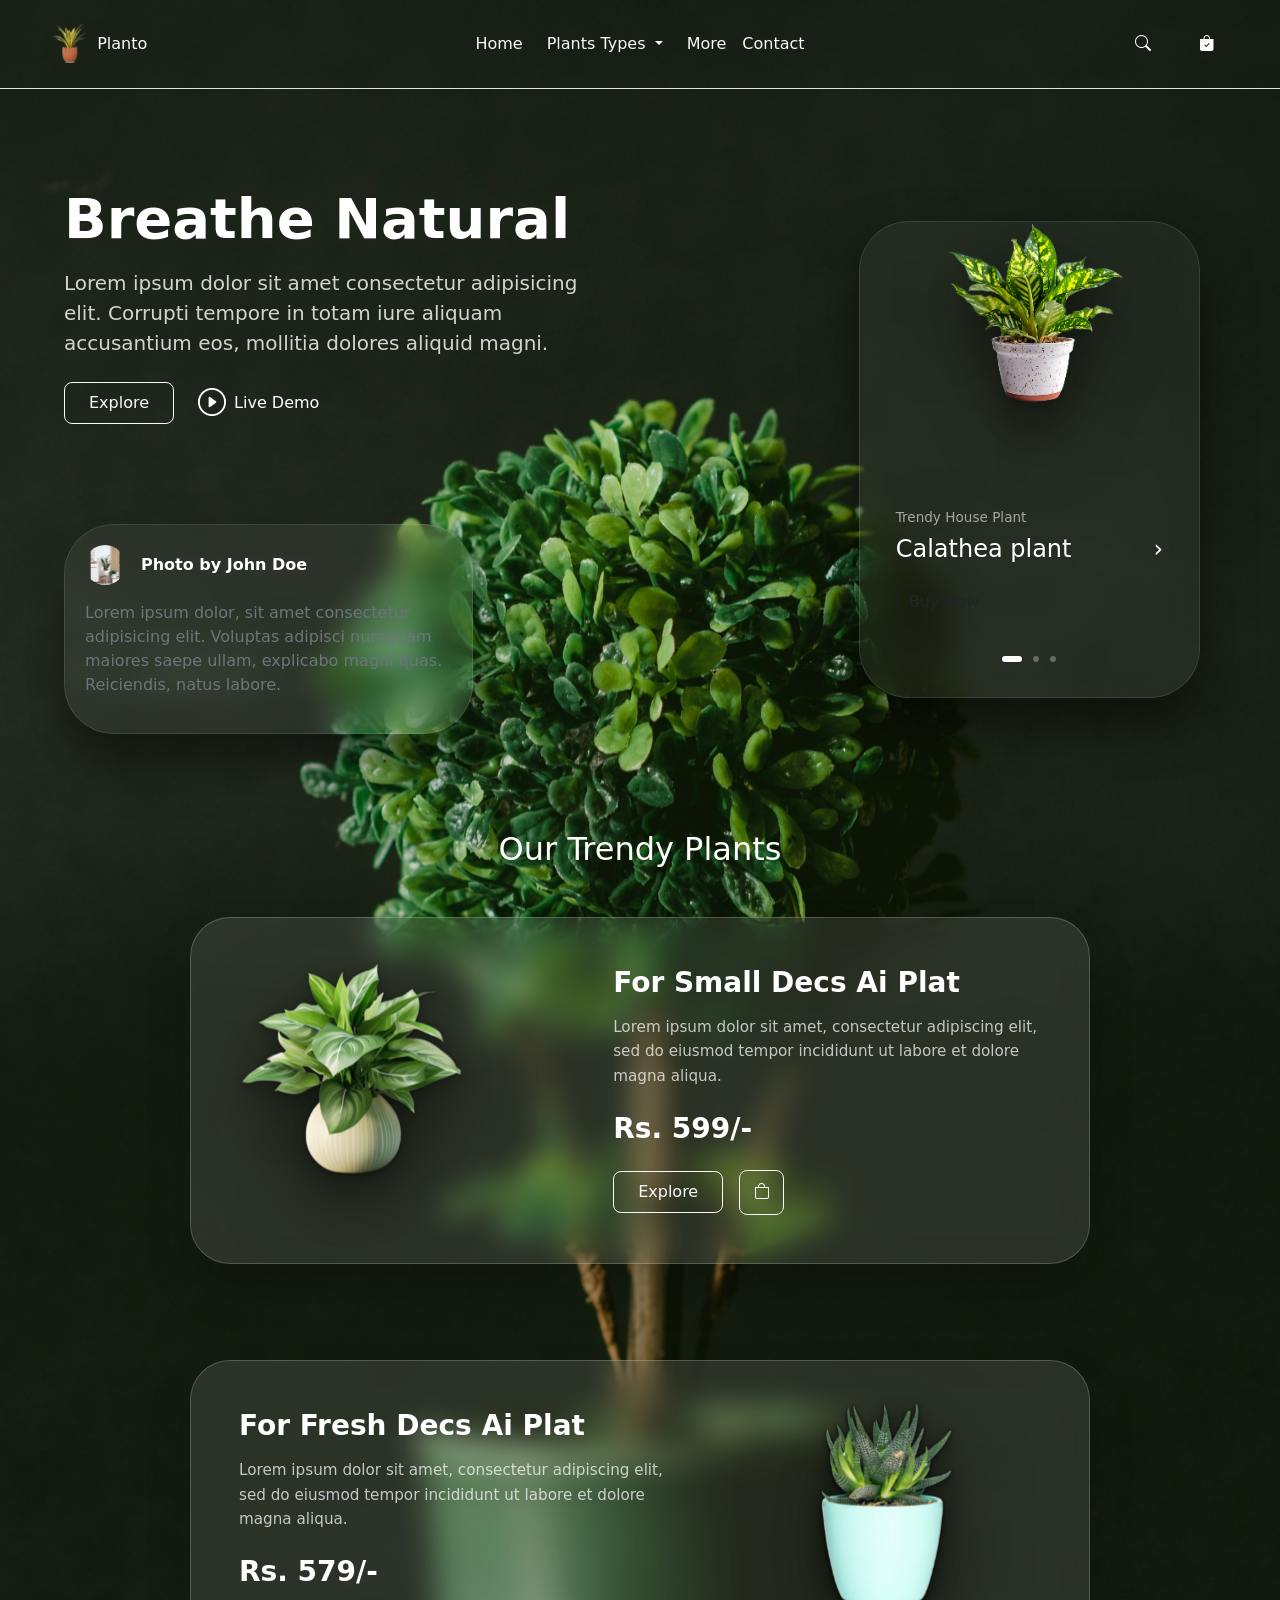
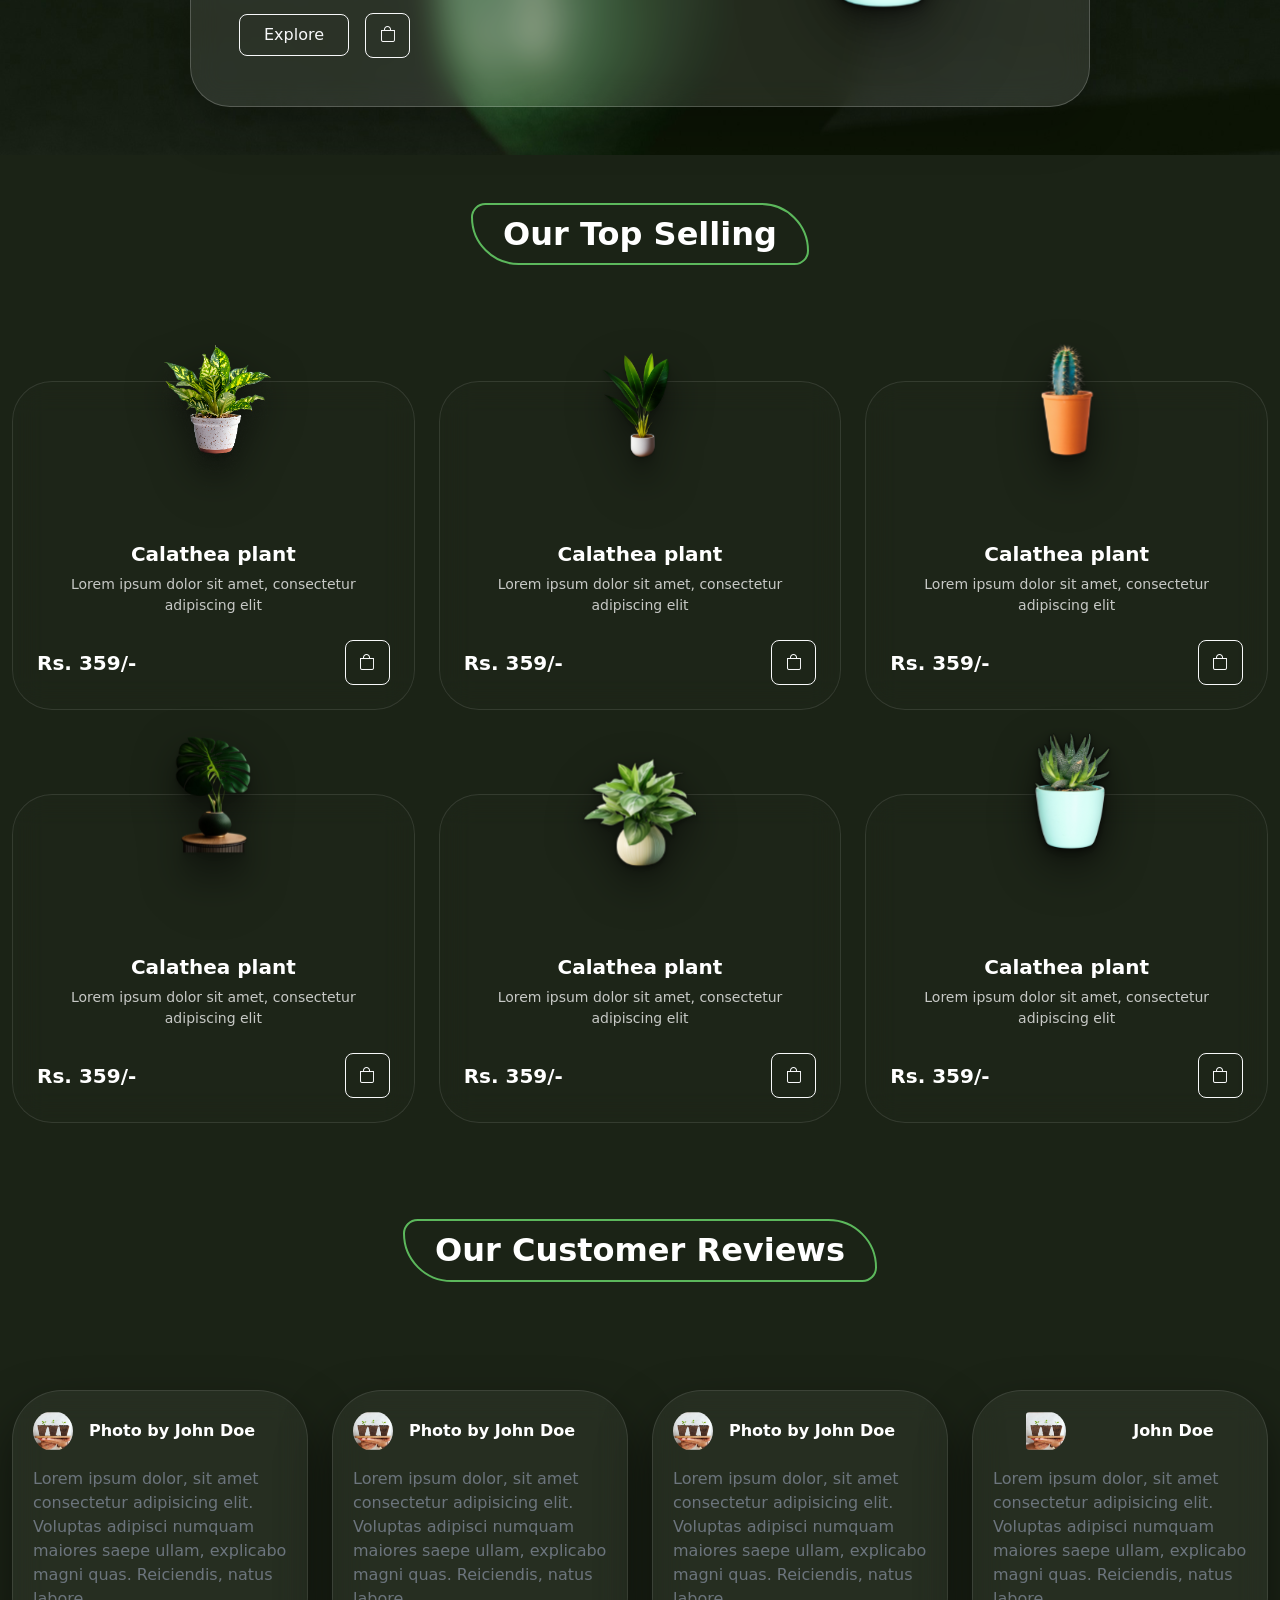
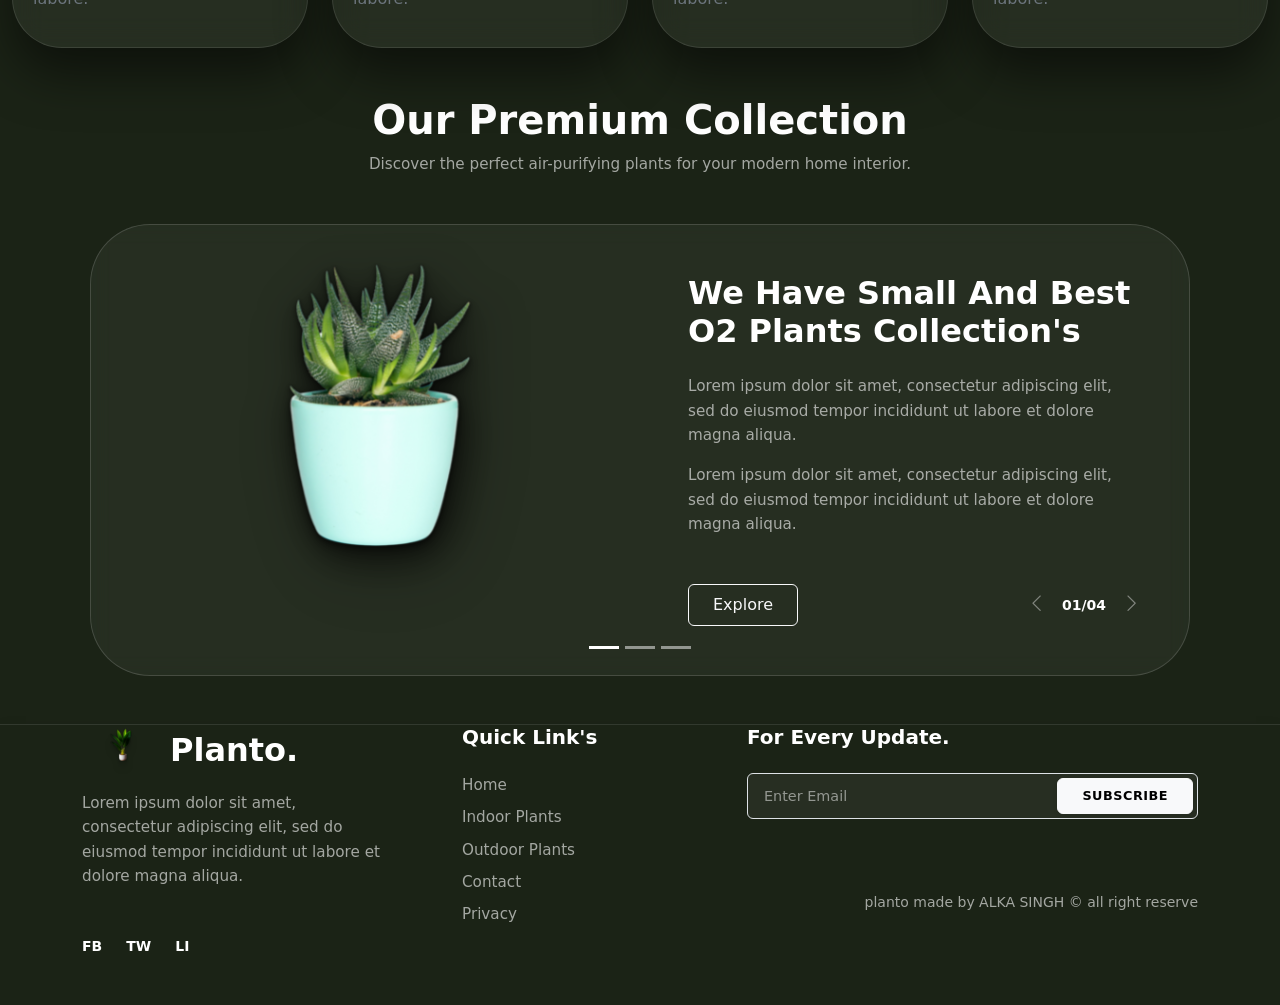
==== index.html @ ca1cd98a "first commit" ====
<!DOCTYPE html>
<html lang="en">

<head>
  <meta charset="UTF-8">
  <meta name="viewport" content="width=device-width, initial-scale=1.0">
  <title>Planto</title>
  <link rel="shortcut icon" type="image/x-icon" href="images/image.svg">
  <link rel="stylesheet" href="css/style.css">

  <script src="https://cdn.jsdelivr.net/npm/@popperjs/core@2.11.6/dist/umd/popper.min.js"
    integrity="sha384-oBqDVmMz9ATKxIep9tiCxS/Z9fNfEXiDAYTujMAeBAsjFuCZSmKbSSUnQlmh/jp3"
    crossorigin="anonymous"></script>
  <script src="https://cdn.jsdelivr.net/npm/bootstrap@5.2.3/dist/js/bootstrap.min.js"
    integrity="sha384-cuYeSxntonz0PPNlHhBs68uyIAVpIIOZZ5JqeqvYYIcEL727kskC66kF92t6Xl2V"
    crossorigin="anonymous"></script>
  <link href="https://cdn.jsdelivr.net/npm/bootstrap@5.2.3/dist/css/bootstrap.min.css" rel="stylesheet"
    integrity="sha384-rbsA2VBKQhggwzxH7pPCaAqO46MgnOM80zW1RWuH61DGLwZJEdK2Kadq2F9CUG65" crossorigin="anonymous">
  <link rel="stylesheet" href="https://cdn.jsdelivr.net/npm/bootstrap-icons@1.13.1/font/bootstrap-icons.min.css">

</head>

<div>


  <div class="container-fluid p-0 m-0">
    <div class=" backgrounds">
      <header
        class="d-flex flex-wrap align-items-center justify-content-center justify-content-md-around py-3 mb-4 border-bottom">
        <a href="/" class="d-flex align-items-center col-md-3 mb-2 mb-md-0 text-white text-decoration-none">
          <img src="images/image2.svg" alt="Logo" width="40" height="40" class="me-2">Planto
        </a>

        <ul class="nav col-12 col-md-auto mb-2 justify-content-center mb-md-0 text-white">
          <li><a href="#" class="nav-link px-2 link-light">Home</a></li>
          <li class="nav-item dropdown">
          <a class="nav-link dropdown-toggle link-light" href="#" role="button" data-bs-toggle="dropdown" aria-expanded="false">
            Plants Types
          </a>
          <ul class="dropdown-menu">
            <li><a class="dropdown-item" href="IndoorPlants.html">Indoor Plants</a></li>
            <li><a class="dropdown-item" href="outdoorPlants.html">Outdoor Plants</a></li>
            
           
          </ul>
        </li>
          
          <li><a href="#" class="nav-link px-2 link-light">More </a></li>
          <li><a href="contact.html" class="nav-link px-2 link-light">Contact</a></li>

        </ul>

        <div class="col-md-3  d-flex gap-5 justify-content-end p-3">
          <i class="bi bi-search text-white"></i>
          <i class="bi bi-bag-check-fill text-white"></i>
        </div>
      </header>
      <!-- Main Wrapper (Row use karna zaroori hai grid ke liye) -->
      <div class="row align-items-center justify-content-between g-5 m-5 ps-2 pe-2">

        <!-- Left Side: Text Content -->
        <div class="col-md-7 col-lg-6 col-md-6 text-white ps-2">
          <h1 class="display-4 fw-bold mb-3">Breathe Natural</h1>
          <p class="lead mb-4" style="opacity: 0.8;">
            Lorem ipsum dolor sit amet consectetur adipisicing elit. Corrupti tempore in totam iure aliquam accusantium
            eos, mollitia dolores aliquid magni.
          </p>

          <div class="d-flex align-items-center gap-4">
            <a href="#" class="btn btn-outline-light px-4 py-2 rounded-3">Explore</a>

            <!-- Video Icon Alignment -->
            <a href="#" class="text-white text-decoration-none d-flex align-items-center gap-2">
              <i class="bi bi-play-circle fs-3"></i>
              <span>Live Demo</span>
            </a>
          </div>


          <div class="user-card  text-white order-md-last ">
            <!-- Top Row: Image and Name -->
            <div class="d-flex align-items-center gap-3 mb-3">
              <img src="images/unsplash_MBsReSZ2WNM.svg" alt="user" class="rounded-circle" width="40" height="40">
              <p class="mb-0 fw-semibold">Photo by John Doe</p>
            </div>

            <!-- Bottom Row: Paragraph -->
            <p class="text-secondary">
              Lorem ipsum dolor, sit amet consectetur adipisicing elit. Voluptas adipisci numquam maiores saepe ullam,
              explicabo magni quas. Reiciendis, natus labore.
            </p>
          </div>
        </div>


        <!-- Right Side: The Glass Card -->
        <div class="col-md-5 col-lg-4">
          <div class="custom-card">
            <!-- Floating Image -->
            <div class="text-center">
              <img src="images/Rose Gold Feminine Calligraphy Monogram Logo(15) 1.png" alt="Calathea Plant"
                class="plant-img img-fluid w-100">
            </div>

            <!-- Card Body -->
            <div class="px-3">
              <p class="text-light mb-1" style="font-size: 0.85rem; opacity: 0.6;">Trendy House Plant</p>

              <div class="d-flex justify-content-between align-items-center mb-3">
                <h2 class="h4 mb-0 fw-normal">Calathea plant</h2>
                <span class="fs-4">&rsaquo;</span>
              </div>

              <button class="btn buy-btn w-auto mb-4">Buy Now</button>

              <!-- Bottom Indicators (Slider dots) -->
              <div class="text-center pb-2">
                <span class="indicator-dot indicator-active"></span>
                <span class="indicator-dot"></span>
                <span class="indicator-dot"></span>
              </div>
            </div>
          </div>
        </div>
      </div>

      <div class="tredndy py-5">
        <h2 class="text-center text-white mb-5">Our Trendy Plants</h2>


        <div class="trendy-glass-card mx-auto overflow-hidden">
          <div class="row g-0 align-items-center">

            <!-- Image Column: Mobile pe full, Laptop pe 5 parts -->
            <div class="col-12 col-md-5 text-center p-4">
              <div class="img-wrapper">
                <img src="images/Rose Gold Feminine Calligraphy Monogram Logo(20) 1.svg" alt="Plant"
                  class="img-fluid floating-plant">
              </div>
            </div>

            <!-- Content Column: Mobile pe full, Laptop pe 7 parts -->
            <div class="col-12 col-md-7 p-4 p-md-5 text-white">
              <div class="content-body text-center text-md-start">
                <h2 class="fw-bold h3 mb-3">For Small Decs Ai Plat</h2>

                <p class="text-light opacity-75 mb-4" style="font-size: 0.95rem; line-height: 1.6;">
                  Lorem ipsum dolor sit amet, consectetur adipiscing elit, sed do eiusmod tempor incididunt ut labore et
                  dolore magna aliqua.
                </p>

                <h3 class="fw-bold mb-4">Rs. 599/-</h3>

                <!-- Buttons Group -->
                <div class="d-flex align-items-center justify-content-center justify-content-md-start gap-3">
                  <a href="#" class="btn btn-outline-light px-4 py-2 rounded-3">Explore</a>
                  <button class="btn btn-outline-light p-2 rounded-3" style="width: 45px; height: 45px;">
                    <i class="bi bi-bag"></i>
                  </button>
                </div>
              </div>
            </div>

          </div>
        </div>
      </div>



      <div class="tredndy py-5">
        <div class="trendy-glass-card mx-auto overflow-hidden">
          <div class="row g-0 align-items-center">

            <!-- Content Column: Mobile pe full, Laptop pe 7 parts -->
            <div class="col-12 col-md-7 p-4 p-md-5 text-white">
              <div class="content-body text-center text-md-start">
                <h2 class="fw-bold h3 mb-3">For Fresh Decs Ai Plat</h2>

                <p class="text-light opacity-75 mb-4" style="font-size: 0.95rem; line-height: 1.6;">
                  Lorem ipsum dolor sit amet, consectetur adipiscing elit, sed do eiusmod tempor incididunt ut labore et
                  dolore magna aliqua.
                </p>

                <h3 class="fw-bold mb-4">Rs. 579/-</h3>

                <!-- Buttons Group -->
                <div class="d-flex align-items-center justify-content-center justify-content-md-start gap-3">
                  <a href="#" class="btn btn-outline-light px-4 py-2 rounded-3">Explore</a>
                  <button class="btn btn-outline-light p-2 rounded-3" style="width: 45px; height: 45px;">
                    <i class="bi bi-bag"></i>
                  </button>
                </div>
              </div>
            </div>


            <div class="col-12 col-md-5 text-center p-4">
              <div class="img-wrapper">
                <img src="images/Rose Gold Feminine Calligraphy Monogram Logo(20) 2.svg" alt="Plant"
                  class="img-fluid floating-plant">
              </div>
            </div>
          </div>
        </div>
      </div>




    </div>
  </div>
  <div class="container-fluid py-5 top-selling">
    <!-- Section Heading -->
    <div class="text-center mb-5">
      <h2 class="top-selling-title">Our Top Selling</h2>
    </div>

    <!-- Responsive Grid: Mobile(1), Tablet(2), Desktop(3) -->
    <div class="row g-4 justify-content-center">

      <!-- Card Item (Is block ko 6 baar repeat karein) -->
      <div class="col-12 col-sm-6 col-lg-4">
        <div class="glass-card-v p-4 text-center">
          <!-- Floating Plant Image -->
          <div class="plant-img-container">
            <img src="images/Rose Gold Feminine Calligraphy Monogram Logo(15) 1.png" alt="Plant"
              class="img-fluid v-plant-img">
          </div>

          <!-- Content -->
          <div class="mt-3 text-white">
            <h3 class="h5 fw-bold mb-2">Calathea plant</h3>
            <p class="small opacity-75 mb-3">Lorem ipsum dolor sit amet, consectetur adipiscing elit</p>

            <div class="d-flex justify-content-between align-items-center mt-4">
              <span class="fw-bold fs-5">Rs. 359/-</span>
              <button class="btn btn-outline-light rounded-3 p-2 bag-btn">
                <i class="bi bi-bag"></i>
              </button>
            </div>
          </div>
        </div>
      </div>
      <div class="col-12 col-sm-6 col-lg-4">
        <div class="glass-card-v p-4 text-center">
          <!-- Floating Plant Image -->
          <div class="plant-img-container">
            <img src="images/Rose.svg" alt="Plant" class="img-fluid v-plant-img">
          </div>

          <!-- Content -->
          <div class="mt-3 text-white">
            <h3 class="h5 fw-bold mb-2">Calathea plant</h3>
            <p class="small opacity-75 mb-3">Lorem ipsum dolor sit amet, consectetur adipiscing elit</p>

            <div class="d-flex justify-content-between align-items-center mt-4">
              <span class="fw-bold fs-5">Rs. 359/-</span>
              <button class="btn btn-outline-light rounded-3 p-2 bag-btn">
                <i class="bi bi-bag"></i>
              </button>
            </div>
          </div>
        </div>
      </div>
      <div class="col-12 col-sm-6 col-lg-4">
        <div class="glass-card-v p-4 text-center">
          <!-- Floating Plant Image -->
          <div class="plant-img-container">
            <img src="images/Rose Gold Feminine Calligraphy Monogram Logo(15) 2.svg" alt="Plant"
              class="img-fluid v-plant-img">
          </div>

          <!-- Content -->
          <div class="mt-3 text-white">
            <h3 class="h5 fw-bold mb-2">Calathea plant</h3>
            <p class="small opacity-75 mb-3">Lorem ipsum dolor sit amet, consectetur adipiscing elit</p>

            <div class="d-flex justify-content-between align-items-center mt-4">
              <span class="fw-bold fs-5">Rs. 359/-</span>
              <button class="btn btn-outline-light rounded-3 p-2 bag-btn">
                <i class="bi bi-bag"></i>
              </button>
            </div>
          </div>
        </div>
      </div>
      <div class="col-12 col-sm-6 col-lg-4">
        <div class="glass-card-v p-4 text-center">
          <!-- Floating Plant Image -->
          <div class="plant-img-container">
            <img src="images/Rose Gold Feminine Calligraphy Monogram Logo(15) 23.svg" alt="Plant"
              class="img-fluid v-plant-img1">
          </div>

          <!-- Content -->
          <div class="mt-3 text-white">
            <h3 class="h5 fw-bold mb-2">Calathea plant</h3>
            <p class="small opacity-75 mb-3">Lorem ipsum dolor sit amet, consectetur adipiscing elit</p>

            <div class="d-flex justify-content-between align-items-center mt-4">
              <span class="fw-bold fs-5">Rs. 359/-</span>
              <button class="btn btn-outline-light rounded-3 p-2 bag-btn">
                <i class="bi bi-bag"></i>
              </button>
            </div>
          </div>
        </div>
      </div>
      <div class="col-12 col-sm-6 col-lg-4">
        <div class="glass-card-v p-4 text-center">
          <!-- Floating Plant Image -->
          <div class="plant-img-container">
            <img src="images/Rose Gold Feminine Calligraphy Monogram Logo(20) 1.svg" alt="Plant"
              class="img-fluid v-plant-img2">
          </div>

          <!-- Content -->
          <div class="mt-3 text-white">
            <h3 class="h5 fw-bold mb-2">Calathea plant</h3>
            <p class="small opacity-75 mb-3">Lorem ipsum dolor sit amet, consectetur adipiscing elit</p>

            <div class="d-flex justify-content-between align-items-center mt-4">
              <span class="fw-bold fs-5">Rs. 359/-</span>
              <button class="btn btn-outline-light rounded-3 p-2 bag-btn">
                <i class="bi bi-bag"></i>
              </button>
            </div>
          </div>
        </div>
      </div>
      <div class="col-12 col-sm-6 col-lg-4">
        <div class="glass-card-v p-4 text-center">
          <!-- Floating Plant Image -->
          <div class="plant-img-container">
            <img src="images/Rose Gold Feminine Calligraphy Monogram Logo(20) 2.svg" alt="Plant"
              class="img-fluid v-plant-img3">
          </div>

          <!-- Content -->
          <div class="mt-3 text-white">
            <h3 class="h5 fw-bold mb-2">Calathea plant</h3>
            <p class="small opacity-75 mb-3">Lorem ipsum dolor sit amet, consectetur adipiscing elit</p>

            <div class="d-flex justify-content-between align-items-center mt-4">
              <span class="fw-bold fs-5">Rs. 359/-</span>
              <button class="btn btn-outline-light rounded-3 p-2 bag-btn">
                <i class="bi bi-bag"></i>
              </button>
            </div>
          </div>
        </div>
      </div>
      <!-- Repeat Ends -->

    </div>
  </div>
  <div class="container-fluid customer-review">
    <div class="row">
      <div class="text-center mt-5">
        <h2 class="top-selling-title">Our Customer Reviews</h2>
      </div>
      <div class="col-12 col-sm-6 col-lg-3">
        <div class="user-card  text-white  ">
          <!-- Top Row: Image and Name -->
          <div class="d-flex align-items-center gap-3 mb-3">
            <img src="images/unsplash_sEApBUS4fIk.svg"" alt=" user" class="rounded-circle" width="40" height="40">
            <p class="mb-0 fw-semibold">Photo by John Doe</p>
          </div>

          <!-- Bottom Row: Paragraph -->
          <p class="text-secondary">
            Lorem ipsum dolor, sit amet consectetur adipisicing elit. Voluptas adipisci numquam maiores saepe ullam,
            explicabo magni quas. Reiciendis, natus labore.
          </p>
        </div>
      </div>

      <div class="col-12 col-sm-6 col-lg-3">
        <div class="user-card  text-white  ">
          <!-- Top Row: Image and Name -->
          <div class="d-flex align-items-center gap-3 mb-3">
            <img src="images/unsplash_sEApBUS4fIk.svg"" alt=" user" class="rounded-circle" width="40" height="40">
            <p class="mb-0 fw-semibold">Photo by John Doe</p>
          </div>

          <!-- Bottom Row: Paragraph -->
          <p class="text-secondary">
            Lorem ipsum dolor, sit amet consectetur adipisicing elit. Voluptas adipisci numquam maiores saepe ullam,
            explicabo magni quas. Reiciendis, natus labore.
          </p>
        </div>
      </div>
      <div class="col-12 col-sm-6 col-lg-3">
        <div class="user-card  text-white  ">
          <!-- Top Row: Image and Name -->
          <div class="d-flex align-items-center gap-3 mb-3">
            <img src="images/unsplash_sEApBUS4fIk.svg" alt="user" class="rounded-circle" width="40" height="40">
            <p class="mb-0 fw-semibold">Photo by John Doe</p>
          </div>

          <!-- Bottom Row: Paragraph -->
          <p class="text-secondary">
            Lorem ipsum dolor, sit amet consectetur adipisicing elit. Voluptas adipisci numquam maiores saepe ullam,
            explicabo magni quas. Reiciendis, natus labore.
          </p>
        </div>
      </div>
      <div class="col-12 col-sm-6 col-lg-3">
        <div class="user-card  text-white  ">
          <!-- Top Row: Image and Name -->
          <div class="d-flex align-items-center justify-content-around mb-3">
            <img src="images/unsplash_sEApBUS4fIk.svg" alt="user" class="rounded-end-circle" width="40" height="40">
            <p class="mb-0 fw-bold">John Doe</p>
          </div>

          <!-- Bottom Row: Paragraph -->
          <p class="text-secondary">
            Lorem ipsum dolor, sit amet consectetur adipisicing elit. Voluptas adipisci numquam maiores saepe ullam,
            explicabo magni quas. Reiciendis, natus labore.
          </p>
        </div>
      </div>

    </div>
  </div>

  <div class="container-fluid bg-dark-green pb-5 w-100 ">
    <!-- New Heading Section -->
    <div class="container text-center mb-5 pt-5">
      <h3 class="display-6 text-white fw-bold">Our Premium Collection</h3>
      <p class="text-secondary-white mx-auto">
        Discover the perfect air-purifying plants for your modern home interior.
      </p>
    </div>
    <div id="plantCarousel" class="carousel slide custom-carousel-container mx-auto" data-bs-ride="carousel">

      <!-- Carousel Inner -->
      <div class="carousel-inner">
        <!-- Item 1 -->
        <div class="carousel-item active">
          <div class="row align-items-center g-0">
            <div class="col-md-6 text-center">
              <img src="images/Rose Gold Feminine Calligraphy Monogram Logo(20) 2.svg" class="img-fluid plants-img"
                alt="O2 Plant">
            </div>
            <div class="col-md-6 p-5 text-white">
              <h2 class="fw-bold mb-4">We Have Small And Best O2 Plants Collection's</h2>
              <p class="text-secondary-white mb-3">Lorem ipsum dolor sit amet, consectetur adipiscing elit, sed do
                eiusmod tempor incididunt ut labore et dolore magna aliqua.</p>
              <p class="text-secondary-white mb-4">Lorem ipsum dolor sit amet, consectetur adipiscing elit, sed do
                eiusmod tempor incididunt ut labore et dolore magna aliqua.</p>

              <div class="d-flex align-items-center justify-content-between mt-5">
                <button class="btn btn-outline-light px-4 py-2 rounded-pill-custom">Explore</button>

                <!-- Custom Navigation inside the card -->
                <div class="custom-nav d-flex align-items-center">
                  <i class="bi bi-chevron-left me-3" data-bs-target="#plantCarousel" data-bs-slide="prev"></i>
                  <span class="small fw-bold">01/04</span>
                  <i class="bi bi-chevron-right ms-3" data-bs-target="#plantCarousel" data-bs-slide="next"></i>
                </div>
              </div>
            </div>
          </div>
        </div>
        <div class="carousel-item ">
          <div class="row align-items-center g-0">
            <div class="col-md-6 text-center">
              <img src="images/Rose Gold Feminine Calligraphy Monogram Logo(15) 23.svg" class="img-fluid plants-img"
                alt="O2 Plant">
            </div>
            <div class="col-md-6 p-5 text-white">
              <h2 class="fw-bold mb-4">We Have Small And Best O2 Plants Collection's</h2>
              <p class="text-secondary-white mb-3">Lorem ipsum dolor sit amet, consectetur adipiscing elit, sed do
                eiusmod tempor incididunt ut labore et dolore magna aliqua.</p>
              <p class="text-secondary-white mb-4">Lorem ipsum dolor sit amet, consectetur adipiscing elit, sed do
                eiusmod tempor incididunt ut labore et dolore magna aliqua.</p>

              <div class="d-flex align-items-center justify-content-between mt-5">
                <button class="btn btn-outline-light px-4 py-2 rounded-pill-custom">Explore</button>

                <!-- Custom Navigation inside the card -->
                <div class="custom-nav d-flex align-items-center">
                  <i class="bi bi-chevron-left me-3" data-bs-target="#plantCarousel" data-bs-slide="prev"></i>
                  <span class="small fw-bold">01/04</span>
                  <i class="bi bi-chevron-right ms-3" data-bs-target="#plantCarousel" data-bs-slide="next"></i>
                </div>
              </div>
            </div>
          </div>
        </div>
        <div class="carousel-item ">
          <div class="row align-items-center g-0">
            <div class="col-md-6 text-center">
              <img src="images/Rose Gold Feminine Calligraphy Monogram Logo(20) 1.svg" class="img-fluid plants-img"
                alt="O2 Plant">
            </div>
            <div class="col-md-6 p-5 text-white">
              <h2 class="fw-bold mb-4">We Have Small And Best O2 Plants Collection's</h2>
              <p class="text-secondary-white mb-3">Lorem ipsum dolor sit amet, consectetur adipiscing elit, sed do
                eiusmod tempor incididunt ut labore et dolore magna aliqua.</p>
              <p class="text-secondary-white mb-4">Lorem ipsum dolor sit amet, consectetur adipiscing elit, sed do
                eiusmod tempor incididunt ut labore et dolore magna aliqua.</p>

              <div class="d-flex align-items-center justify-content-between mt-5">
                <button class="btn btn-outline-light px-4 py-2 rounded-pill-custom">Explore</button>

                <!-- Custom Navigation inside the card -->
                <div class="custom-nav d-flex align-items-center">
                  <i class="bi bi-chevron-left me-3" data-bs-target="#plantCarousel" data-bs-slide="prev"></i>
                  <span class="small fw-bold">01/04</span>
                  <i class="bi bi-chevron-right ms-3" data-bs-target="#plantCarousel" data-bs-slide="next"></i>
                </div>
              </div>
            </div>
          </div>
        </div>
        <div class="carousel-item">
          <div class="row align-items-center g-0">
            <div class="col-md-6 text-center">
              <img src="images/Rose Gold Feminine Calligraphy Monogram Logo(15) 1.svg" class="img-fluid plants-img"
                alt="O2 Plant">
            </div>
            <div class="col-md-6 p-5 text-white">
              <h2 class="fw-bold mb-4">We Have Small And Best O2 Plants Collection's</h2>
              <p class="text-secondary-white mb-3">Lorem ipsum dolor sit amet, consectetur adipiscing elit, sed do
                eiusmod tempor incididunt ut labore et dolore magna aliqua.</p>
              <p class="text-secondary-white mb-4">Lorem ipsum dolor sit amet, consectetur adipiscing elit, sed do
                eiusmod tempor incididunt ut labore et dolore magna aliqua.</p>

              <div class="d-flex align-items-center justify-content-between mt-5">
                <button class="btn btn-outline-light px-4 py-2 rounded-pill-custom">Explore</button>

                <!-- Custom Navigation inside the card -->
                <div class="custom-nav d-flex align-items-center">
                  <i class="bi bi-chevron-left me-3" data-bs-target="#plantCarousel" data-bs-slide="prev"></i>
                  <span class="small fw-bold">01/04</span>
                  <i class="bi bi-chevron-right ms-3" data-bs-target="#plantCarousel" data-bs-slide="next"></i>
                </div>
              </div>
            </div>
          </div>
        </div>
        <div class="carousel-item ">
          <div class="row align-items-center g-0">
            <div class="col-md-6 text-center">
              <img src="images/Rose Gold Feminine Calligraphy Monogram Logo(15) 1.svg" class="img-fluid plants-img"
                alt="O2 Plant">
            </div>
            <div class="col-md-6 p-5 text-white">
              <h2 class="fw-bold mb-4">We Have Small And Best O2 Plants Collection's</h2>
              <p class="text-secondary-white mb-3">Lorem ipsum dolor sit amet, consectetur adipiscing elit, sed do
                eiusmod tempor incididunt ut labore et dolore magna aliqua.</p>
              <p class="text-secondary-white mb-4">Lorem ipsum dolor sit amet, consectetur adipiscing elit, sed do
                eiusmod tempor incididunt ut labore et dolore magna aliqua.</p>

              <div class="d-flex align-items-center justify-content-between mt-5">
                <button class="btn btn-outline-light px-4 py-2 rounded-pill-custom">Explore</button>

                <!-- Custom Navigation inside the card -->
                <div class="custom-nav d-flex align-items-center">
                  <i class="bi bi-chevron-left me-3" data-bs-target="#plantCarousel" data-bs-slide="prev"></i>
                  <span class="small fw-bold">01/04</span>
                  <i class="bi bi-chevron-right ms-3" data-bs-target="#plantCarousel" data-bs-slide="next"></i>
                </div>
              </div>
            </div>
          </div>
        </div>
        <!-- Add more carousel-items here for 02, 03, etc. -->
      </div>

      <!-- Bottom Indicators -->
      <div class="carousel-indicators custom-indicators">
        <button type="button" data-bs-target="#plantCarousel" data-bs-slide-to="0" class="active"></button>
        <button type="button" data-bs-target="#plantCarousel" data-bs-slide-to="1"></button>
        <button type="button" data-bs-target="#plantCarousel" data-bs-slide-to="2"></button>
      </div>
    </div>
  </div>



  <footer class="bg-dark-green text-white pb-4 shadow">
    <div class="container">
      <div class="row">

        <!-- Brand & Info Column -->
        <div class="col-md-4 mb-4">
          <div class="d-flex align-items-center mb-3">
            <img src="images/Rose.svg" alt="Planto Logo" class="me-2" width="80" height="50">
            <h2 class="fw-bold m-0">Planto.</h2>
          </div>
          <p class="text-secondary-white pe-md-5">
            Lorem ipsum dolor sit amet, consectetur adipiscing elit, sed do eiusmod tempor incididunt ut labore et
            dolore magna aliqua.
          </p>
          <!-- Social Icons Placeholder -->
          <div class="d-flex gap-4 mt-5">
            <a href="#" class="text-white text-decoration-none fw-bold small">FB</a>
            <a href="#" class="text-white text-decoration-none fw-bold small">TW</a>
            <a href="#" class="text-white text-decoration-none fw-bold small">LI</a>
          </div>
        </div>

        <!-- Quick Links Column -->
        <div class="col-md-3 mb-4">
          <h5 class="fw-bold mb-4">Quick Link's</h5>
          <ul class="list-unstyled">
            <li class="mb-2"><a href="index.html" class="text-secondary-white text-decoration-none">Home</a></li>
            <li class="mb-2"><a href="IndoorPlants.html" class="text-secondary-white text-decoration-none">Indoor Plants</a></li>
            <li class="mb-2"><a href="outdoorPlants.html" class="text-secondary-white text-decoration-none">Outdoor Plants</a></li>
            <li class="mb-2"><a href="contact.html" class="text-secondary-white text-decoration-none">Contact</a></li>
            <li class="mb-2"><a href="#" class="text-secondary-white text-decoration-none">Privacy</a></li>
          </ul>
        </div>

        <!-- Newsletter Column -->
        <div class="col-md-5 mb-4">
          <h5 class="fw-bold mb-4">For Every Update.</h5>
          <div class="newsletter-input-group p-1 border rounded d-flex">
            <input type="email" class="form-control bg-transparent border-0 text-white shadow-none"
              placeholder="Enter Email">
            <button class="btn btn-light fw-bold px-4 rounded shadow-sm">SUBSCRIBE</button>
          </div>

          <p class="text-secondary-white small mt-5 pt-4 text-md-end">
            planto made by ALKA SINGH &copy; all right reserve
          </p>
        </div>

      </div>
    </div>
  </footer>
</div>
</body>

</html>
---- css/style.css ----
.backgrounds{
    background:url(../images/DQ-unsplash-1.svg) no-repeat center; color:#fff; background-size: cover;background-position: top center
}


.custom-card {
            background: rgba(255, 255, 255, 0.05); /* Semi-transparent */
            backdrop-filter: blur(14px); /* Glass effect */
            border: 1px solid rgba(255, 255, 255, 0.1);
            border-radius: 50px; /* Extra rounded corners */
            max-width: 512px;
            max-height: 100%;
            padding: 20px;
            color: white;
            position: relative;
            box-shadow: 0 25px 50px rgba(0,0,0,0.5);
        }

        .plant-img {
            width: 100%;
            margin-top: -46px; /* Floating effect */
            filter: drop-shadow(0 10px 15px rgba(0,0,0,0.5));
            transition: transform 0.3s ease;
        }

        .custom-card:hover .plant-img {
            transform: scale(1.05);
        }

        .buy-btn {
            border: 1px solid rgba(255,255,255,0.5);
            background: transparent;
            color: white;
            border-radius: 10px;
            padding: 8px 25px;
            transition: 0.3s;
        }

        .buy-btn:hover {
            background: white;
            color: black;
        }

        .indicator-dot {
            width: 6px;
            height: 6px;
            background: rgba(255,255,255,0.3);
            border-radius: 50%;
            display: inline-block;
            margin: 0 3px;
        }

        .indicator-active {
            width: 20px;
            border-radius: 10px;
            background: white;
        }

        .user-card {
            background: rgba(255, 255, 255, 0.05); /* Semi-transparent */
            backdrop-filter: blur(15px); /* Glass effect */
            border: 1px solid rgba(255, 255, 255, 0.1);
            border-radius: 50px; /* Extra rounded corners */
            max-width: 409px;
            max-height: 100%;
            padding: 20px;
            color: white;
            position: relative;
            box-shadow: 0 25px 50px rgba(0,0,0,0.5);
            margin-top: 100px
        }

      .tredndy-plantss{
  background: rgba(255, 255, 255, 0.05);
  backdrop-filter: blur(14px);
  border: 1px solid rgba(255, 255, 255, 0.1);
  border-radius: 50px;
  color: white;
  box-shadow: 0 25px 50px rgba(0,0,0,0.5);
  overflow: hidden;
}

/* Floating image (SAFE version of margin-top: -116px) */
.trendy-plant-img{
  max-width: 250px;
  width: 100%;
  transform: translateY(-60px); /* mobile */
  filter: drop-shadow(0 10px 15px rgba(0,0,0,0.5));
  transition: transform 0.3s ease;
}

/* Desktop pe exact tumhara effect */
@media (min-width: 768px){
  .trendy-plant-img{
    transform: translateY(-116px);
  }
}

/* Fix text overflow */
.flex-grow-1{
  min-width: 0;
}



.trendy-glass-card {
    background: rgba(255, 255, 255, 0.1);
    backdrop-filter: blur(15px);
    -webkit-backdrop-filter: blur(15px);
    border: 1px solid rgba(255, 255, 255, 0.2);
    border-radius: 60px; /* Bada border radius jaisa image mein hai */
    max-width: 900px;
    box-shadow: 0 25px 45px rgba(0,0,0,0.2);
  }

  /* Floating Image Effect */
  .floating-plant {
    max-height: 350px;
    filter: drop-shadow(0 20px 30px rgba(0,0,0,0.5));
    transition: transform 0.3s ease;
  }

 


  /* Heading Style with Green Border effect */
    .top-selling-title {
        color: white;
        display: inline-block;
        padding: 10px 30px;
        border: 2px solid #5cb85c;
        border-radius: 15px 50px;
        font-weight: bold;
    }

    /* Vertical Glass Card */
    .glass-card-v {
        background: rgba(255, 255, 255, 0.01);
        backdrop-filter: blur(15px);
        -webkit-backdrop-filter: blur(15px);
        border: 1px solid rgba(255, 255, 255, 0.1);
        border-radius: 40px;
        position: relative;
        margin-top: 60px; /* Space for floating image */
        transition: transform 0.3s ease;
    }

    .glass-card-v:hover {
        transform: translateY(-10px);
        background: rgba(255, 255, 255, 0.08);
    }

    /* Floating Image Alignment */
    .plant-img-container {
        height: 120px;
    }

    .v-plant-img {
        width: 57%;
          margin-top: -110px; /* Pulls image up */
        filter: drop-shadow(0 15px 20px rgba(0,0,0,0.5));
    }
    .v-plant-img1 {
        width: 56%;
          margin-top: -110px; /* Pulls image up */
        filter: drop-shadow(0 15px 20px rgba(0,0,0,0.5));
    }
    .v-plant-img2 {
        width: 45%;
          margin-top: -110px; /* Pulls image up */
        filter: drop-shadow(0 15px 20px rgba(0,0,0,0.5));
    }
    .v-plant-img3 {
        width: 53%;
          margin-top: -110px; /* Pulls image up */
        filter: drop-shadow(0 15px 20px rgba(0,0,0,0.5));
    }

    .bag-btn {
        width: 45px;
        height: 45px;
        display: flex;
        align-items: center;
        justify-content: center;
        border-color: rgba(255,255,255,0.3);
    }
.top-selling{
    background:#1B2316;
}
.customer-review{
    
         background:#1B2316;
    }
    




/* Background of the whole page */
.bg-dark-green {
  background-color:#1B2316;; /* Dark forest green */
}

/* The Glassy Card */
.custom-carousel-container {
  max-width: 1000px;
  background: rgba(255, 255, 255, 0.05); /* Slight white tint */
  border: 1px solid rgba(255, 255, 255, 0.2); /* Thin light border */
  border-radius: 80px; /* High rounding as per image */
  overflow: hidden;
  position: relative;
}

/* Image styling */
.plants-img {
  max-height: 450px;
  filter: drop-shadow(10px 10px 20px rgba(0,0,0,0.5));
  transform: translateY(-20px); /* Makes plant "pop" out slightly */
}

.text-secondary-white {
  color: rgba(255, 255, 255, 0.7);
  font-size: 0.95rem;
}

/* Custom Button */
.rounded-pill-custom {
  border-radius: 12px;
  padding: 10px 30px;
  font-size: 0.9rem;
  border-color: rgba(255, 255, 255, 0.4);
}

/* Indicators at the very bottom */
.custom-indicators {
  bottom: -60px;
}
.custom-indicators [button] {
  width: 10px;
  height: 10px;
  border-radius: 50%;
  background-color: #555;
}
.custom-indicators .active {
  background-color: #fff;
  width: 25px; /* Longer active pill */
  border-radius: 10px;
}

/* Icons for the internal nav */
.custom-nav i {
  cursor: pointer;
  font-size: 0.8rem;
  opacity: 0.6;
}
.custom-nav i:hover { opacity: 1; }




footer {
    background-color:#1B2316 !important; /* Carousel se thoda aur dark shade */
    border-top: 1px solid rgba(255, 255, 255, 0.1); /* Subtle separation line */
    position: relative;
    z-index: 10;
}

/* Newsletter Input Styling */
.newsletter-input-group {
  border-color: rgba(255, 255, 255, 0.3) !important;
  background: rgba(255, 255, 255, 0.05);



}

.newsletter-input-group .form-control::placeholder {
  color: rgba(255, 255, 255, 0.5);
  font-size: 0.9rem;
}

.newsletter-input-group button {
  font-size: 0.8rem;
  letter-spacing: 0.5px;
}

/* Footer Link Hovers */
footer a.text-secondary-white:hover {
  color: #fff !important;
  transition: 0.3s;
}




:root {
    --bg-color: #1a241a;
    --footer-bg: #131b13;
    --glass-bg: rgba(255, 255, 255, 0.05);
    --glass-border: rgba(255, 255, 255, 0.15);
}


/* Glassy Carousel */
.custom-carousel-container {
    max-width: 1100px;
    background: var(--glass-bg);
    border: 1px solid var(--glass-border);
    border-radius: 60px;
    backdrop-filter: blur(10px);
}

.plant-img {
    max-height: 480px;
    filter: drop-shadow(0 20px 30px rgba(0,0,0,0.5));
    padding: 20px;
}

.text-secondary-white {
    color: rgba(255, 255, 255, 0.6);
    line-height: 1.6;
}

/* Highlighted Footer */
.footer-highlight {
    background-color: var(--footer-bg);
    border-top: 1px solid var(--glass-border);
    margin-top: 80px;
}

.footer-links li {
    margin-bottom: 12px;
}

.footer-links a {
    color: rgba(255, 255, 255, 0.6);
    text-decoration: none;
    transition: 0.3s;
}

.footer-links a:hover {
    color: #fff;
}

/* Newsletter Fix */
.newsletter-group {
    background: rgba(255, 255, 255, 0.03);
    border-color: rgba(255, 255, 255, 0.2) !important;
}

.newsletter-group button {
    border-radius: 0;
    font-size: 0.85rem;
}

/* Indicators */
.custom-indicators {
    bottom: -60px;
}

.custom-indicators [button] {
    width: 8px;
    height: 8px;
    border-radius: 50%;
    margin: 0 5px;
}

.custom-indicators .active {
    width: 25px;
    border-radius: 10px;
}

.custom-nav i {
    cursor: pointer;
    font-size: 1.2rem;
    color: rgba(255,255,255,0.7);
}





/* Contact Card Glassmorphism */
.contact-card {
    max-width: 1000px;
    background: rgba(255, 255, 255, 0.03);
    border: 1px solid rgba(255, 255, 255, 0.1);
    border-radius: 40px;
    overflow: hidden;
    backdrop-filter: blur(15px);
}

/* Left Panel Gradient */
.contact-info-panel {
    background: linear-gradient(135deg, rgba(255,255,255,0.1) 0%, rgba(255,255,255,0) 100%);
    border-right: 1px solid rgba(255, 255, 255, 0.1);
}

.icon-box {
    width: 40px;
    height: 40px;
    background: rgba(255, 255, 255, 0.1);
    display: flex;
    align-items: center;
    justify-content: center;
    border-radius: 10px;
    color: #fff;
}

/* Form Inputs */
.custom-input {
    background: rgba(255, 255, 255, 0.05) !important;
    border: 1px solid rgba(255, 255, 255, 0.2) !important;
    color: #fff !important;
    padding: 12px 15px;
    border-radius: 12px;
}

.custom-input:focus {
    border-color: rgba(255, 255, 255, 0.5) !important;
    box-shadow: none;
}

.custom-input::placeholder {
    color: rgba(255, 255, 255, 0.3);
}

/* Social Icons */
.social-links a {
    color: rgba(255, 255, 255, 0.6);
    font-size: 1.2rem;
    transition: 0.3s;
}

.social-links a:hover {
    color: #fff;
}




  /* Small devices (landscape phones, 576px and up)*/
@media (min-width: 320px) { 
     .v-plant-img {
        width: 75%;
          margin-top: -66px; /* Pulls image up */
        filter: drop-shadow(0 15px 20px rgba(0,0,0,0.5));
    }

     .v-plant-img1 {
        width: 75%;
          margin-top: -110px; /* Pulls image up */
        filter: drop-shadow(0 15px 20px rgba(0,0,0,0.5));
    }
    .v-plant-img2 {
        width: 60%;
          margin-top: -84px; /* Pulls image up */
        filter: drop-shadow(0 15px 20px rgba(0,0,0,0.5));
    }
    .v-plant-img3 {
        width: 75%;
          margin-top: -110px; /* Pulls image up */
        filter: drop-shadow(0 15px 20px rgba(0,0,0,0.5));
    } 

    .trendy-glass-card {
      border-radius: 40px; /* Mobile pe thoda kam radius */
      margin: 0 15px;
    }
    .floating-plant {
      max-height: 250px;
      margin-top: -20px;
    }

     .out-plant-img {
        width: 64%;
          margin-top: -66px; 
        filter: drop-shadow(0 15px 20px rgba(0,0,0,0.5));
    }
     .out-plant-img1 {
        width: 63%;
          margin-top: -70px; 
        filter: drop-shadow(0 15px 20px rgba(0,0,0,0.5));
    }
   
    .out-plant-img3 {
        width: 70%;
          margin-top: -75px; 
        filter: drop-shadow(0 15px 20px rgba(0,0,0,0.5));
    } 



}


@media (min-width: 400px) { 

 .out-plant-img {
        width: 56%;
          margin-top: -66px; 
        filter: drop-shadow(0 15px 20px rgba(0,0,0,0.5));
    }
     .out-plant-img1 {
        width: 53%;
          margin-top: -70px; 
        filter: drop-shadow(0 15px 20px rgba(0,0,0,0.5));
    }
   
    .out-plant-img3 {
        width: 60%;
          margin-top: -75px; 
        filter: drop-shadow(0 15px 20px rgba(0,0,0,0.5));
    } 


}


@media screen and (min-width: 437px) and (max-width: 575px) {
  .out-plant-img {
        width: 36%;
          margin-top: -66px; 
        filter: drop-shadow(0 15px 20px rgba(0,0,0,0.5));
    }
     .out-plant-img1 {
        width: 36%;
          margin-top: -70px; 
        filter: drop-shadow(0 15px 20px rgba(0,0,0,0.5));
    }
   
    .out-plant-img3 {
        width: 30%;
          margin-top: -75px; 
        filter: drop-shadow(0 15px 20px rgba(0,0,0,0.5));
    } 


}
@media (min-width: 576px) { 

 .out-plant-img {
        width: 64%;
          margin-top: -66px; 
        filter: drop-shadow(0 15px 20px rgba(0,0,0,0.5));
    }
     .out-plant-img1 {
        width: 63%;
          margin-top: -70px; 
        filter: drop-shadow(0 15px 20px rgba(0,0,0,0.5));
    }
   
    .out-plant-img3 {
        width: 70%;
          margin-top: -75px; 
        filter: drop-shadow(0 15px 20px rgba(0,0,0,0.5));
    } 


}
/* Medium devices (tablets, 768px and up)*/
@media (min-width: 768px) { .floating-plant {
      /* Badi screen pe image ko thoda bahar nikalne ke liye */
      transform: scale(1.3) translateX(-20px);
    }
.v-plant-img {
        width: 60%;
          margin-top: -66px; /* Pulls image up */
        filter: drop-shadow(0 15px 20px rgba(0,0,0,0.5));
    }
     .v-plant-img1 {
        width: 75%;
          margin-top: -110px; /* Pulls image up */
        filter: drop-shadow(0 15px 20px rgba(0,0,0,0.5));
    }
    .v-plant-img2 {
        width: 60%;
          margin-top: -84px; /* Pulls image up */
        filter: drop-shadow(0 15px 20px rgba(0,0,0,0.5));
    }
    .v-plant-img3 {
        width: 75%;
          margin-top: -110px; /* Pulls image up */
        filter: drop-shadow(0 15px 20px rgba(0,0,0,0.5));
    } 

 .out-plant-img {
        width: 57%;
          margin-top: -66px; 
        filter: drop-shadow(0 15px 20px rgba(0,0,0,0.5));
    }
     .out-plant-img1 {
        width: 54%;
          margin-top: -70px; 
        filter: drop-shadow(0 15px 20px rgba(0,0,0,0.5));
    }
   
    .out-plant-img3 {
        width: 63%;
          margin-top: -75px; 
        filter: drop-shadow(0 15px 20px rgba(0,0,0,0.5));
    } 


}

/*Large devices (desktops, 992px and up)*/
@media (min-width: 992px) {

 /* .v-plant-img {
        width: 60%;
          margin-top: -66px; 
        filter: drop-shadow(0 15px 20px rgba(0,0,0,0.5));
    }
     .v-plant-img1 {
        width: 75%;
          margin-top: -110px; 
        filter: drop-shadow(0 15px 20px rgba(0,0,0,0.5));
    }
    .v-plant-img2 {
        width: 60%;
          margin-top: -84px; 
        filter: drop-shadow(0 15px 20px rgba(0,0,0,0.5));
    }
    .v-plant-img3 {
        width: 75%;
          margin-top: -110px; 
        filter: drop-shadow(0 15px 20px rgba(0,0,0,0.5));
    }  */

    .trendy-glass-card {
      border-radius: 40px; /* Mobile pe thoda kam radius */
      margin: 0 15px;
    }
    .floating-plant {
      max-height: 250px;
      margin-top: -20px;
    }

    
 }

/* X-Large devices (large desktops, 1200px and up)*/
@media (min-width: 1200px) { 

    
 .v-plant-img {
        width: 45%;
          margin-top: -66px; 
        filter: drop-shadow(0 15px 20px rgba(0,0,0,0.5));
    }
     .v-plant-img1 {
        width: 55%;
          margin-top: -110px; 
        filter: drop-shadow(0 15px 20px rgba(0,0,0,0.5));
    }
    .v-plant-img2 {
        width: 40%;
          margin-top: -84px; 
        filter: drop-shadow(0 15px 20px rgba(0,0,0,0.5));
    }
    .v-plant-img3 {
        width: 50%;
          margin-top: -110px; 
        filter: drop-shadow(0 15px 20px rgba(0,0,0,0.5));
    } 

 


  .out-plant-img {
        width: 35%;
          margin-top: -66px; 
        filter: drop-shadow(0 15px 20px rgba(0,0,0,0.5));
    }
     .out-plant-img1 {
        width: 35%;
          margin-top: -70px; 
        filter: drop-shadow(0 15px 20px rgba(0,0,0,0.5));
    }
   
    .out-plant-img3 {
        width: 37%;
          margin-top: -75px; 
        filter: drop-shadow(0 15px 20px rgba(0,0,0,0.5));
    } 

 }

/* XX-Large devices (larger desktops, 1400px and up)*/
@media (min-width: 1400px) {  }
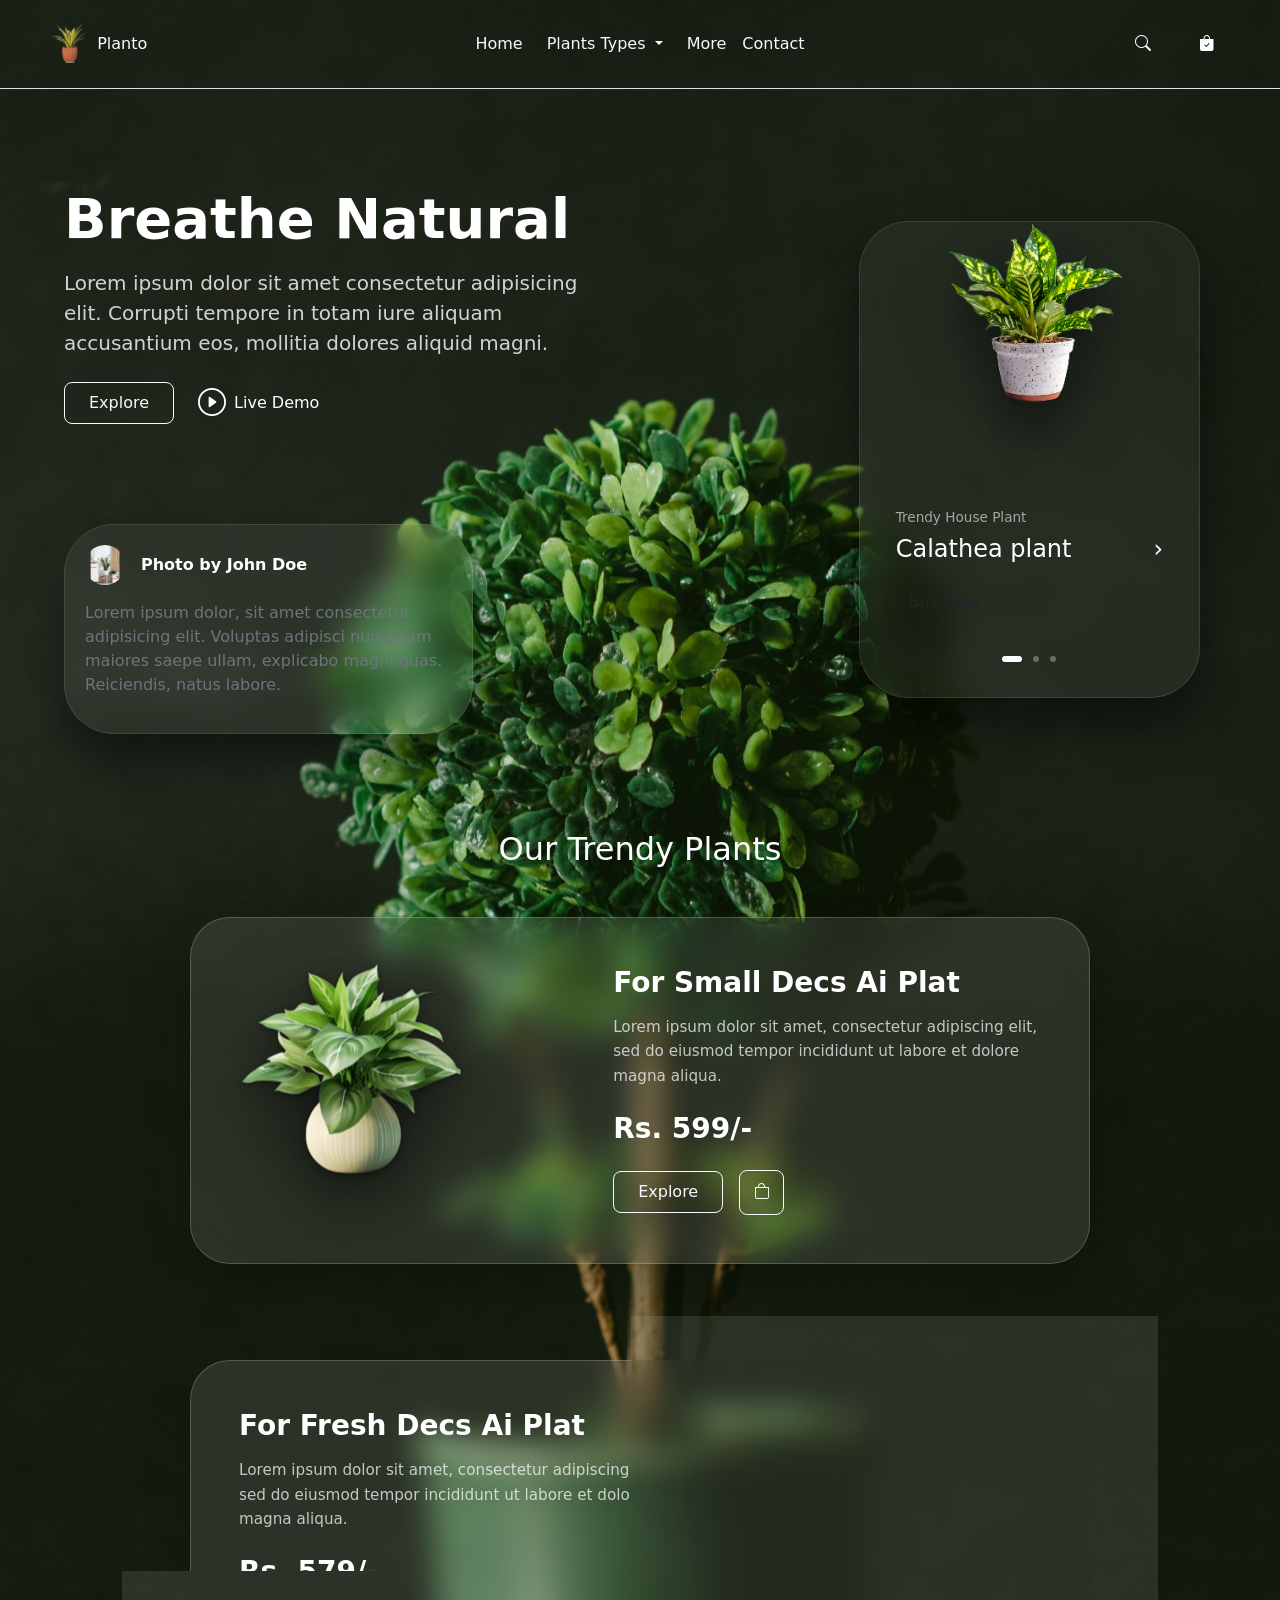
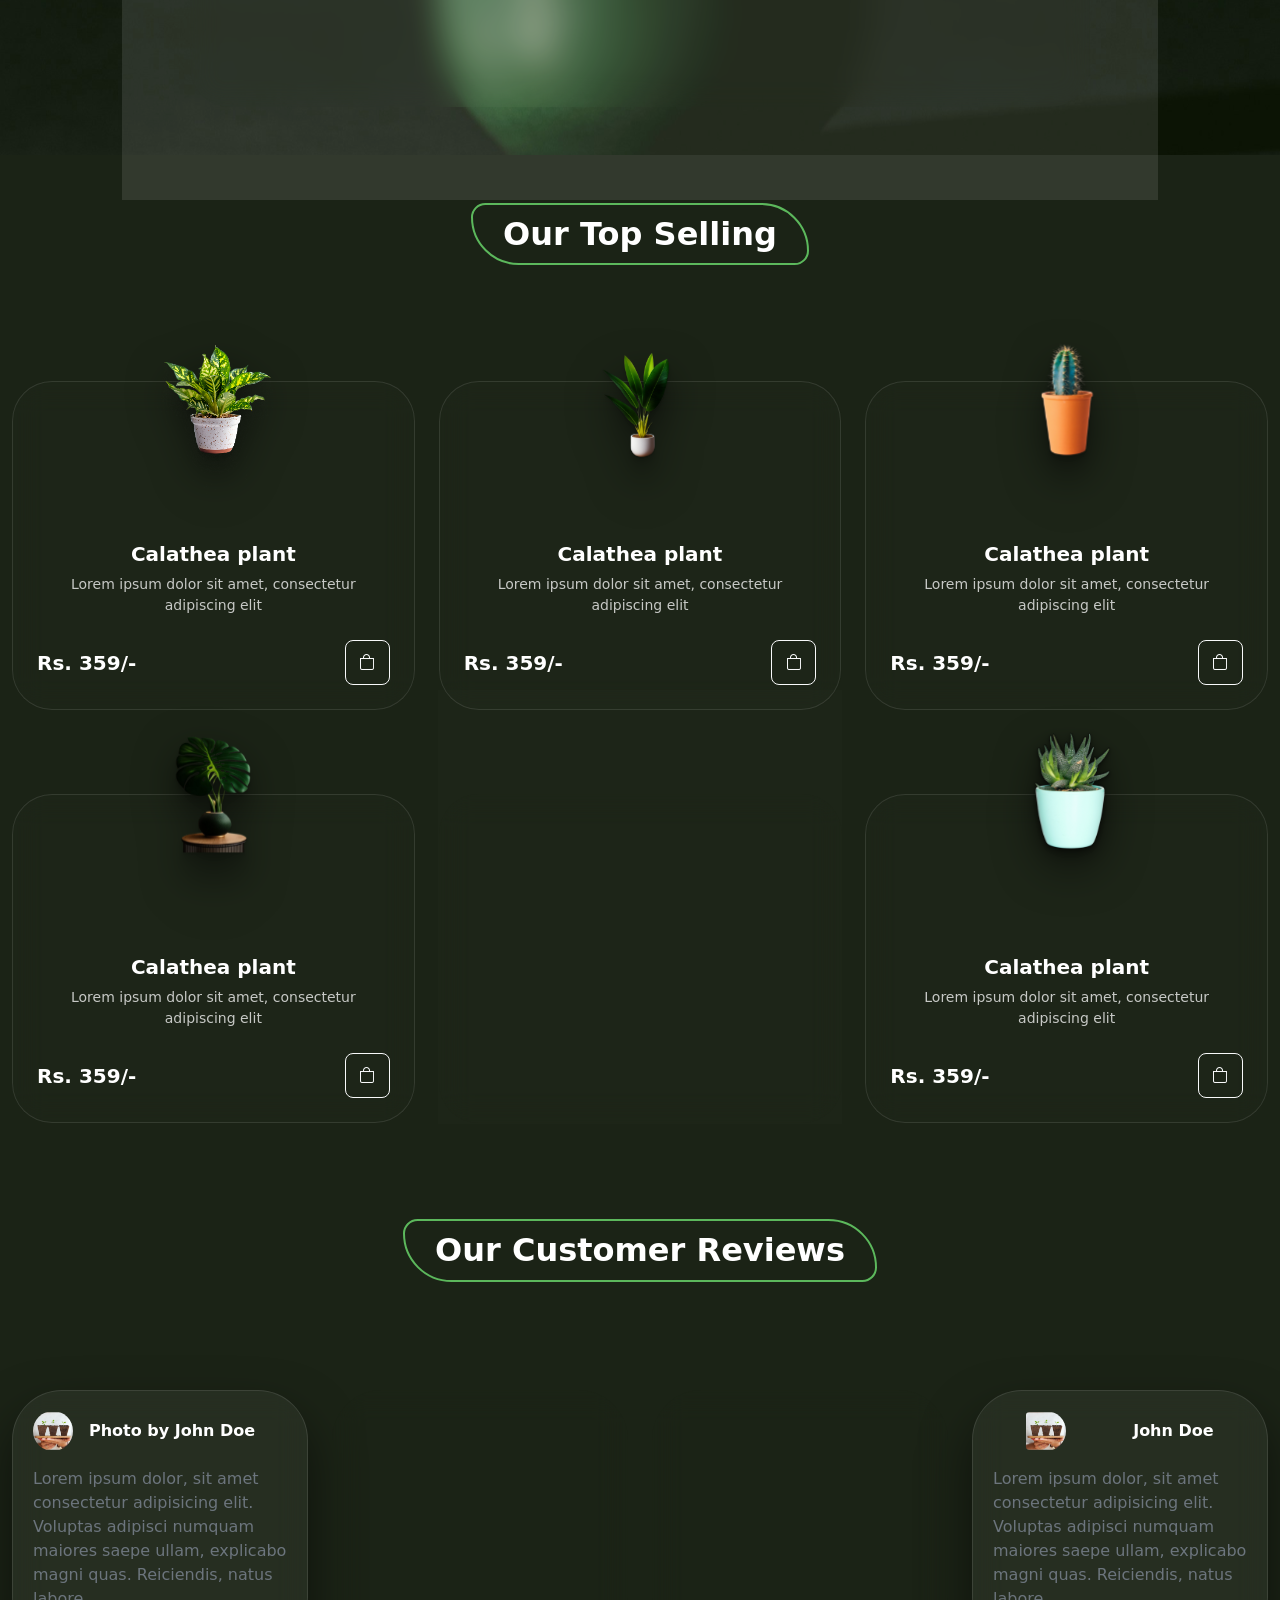
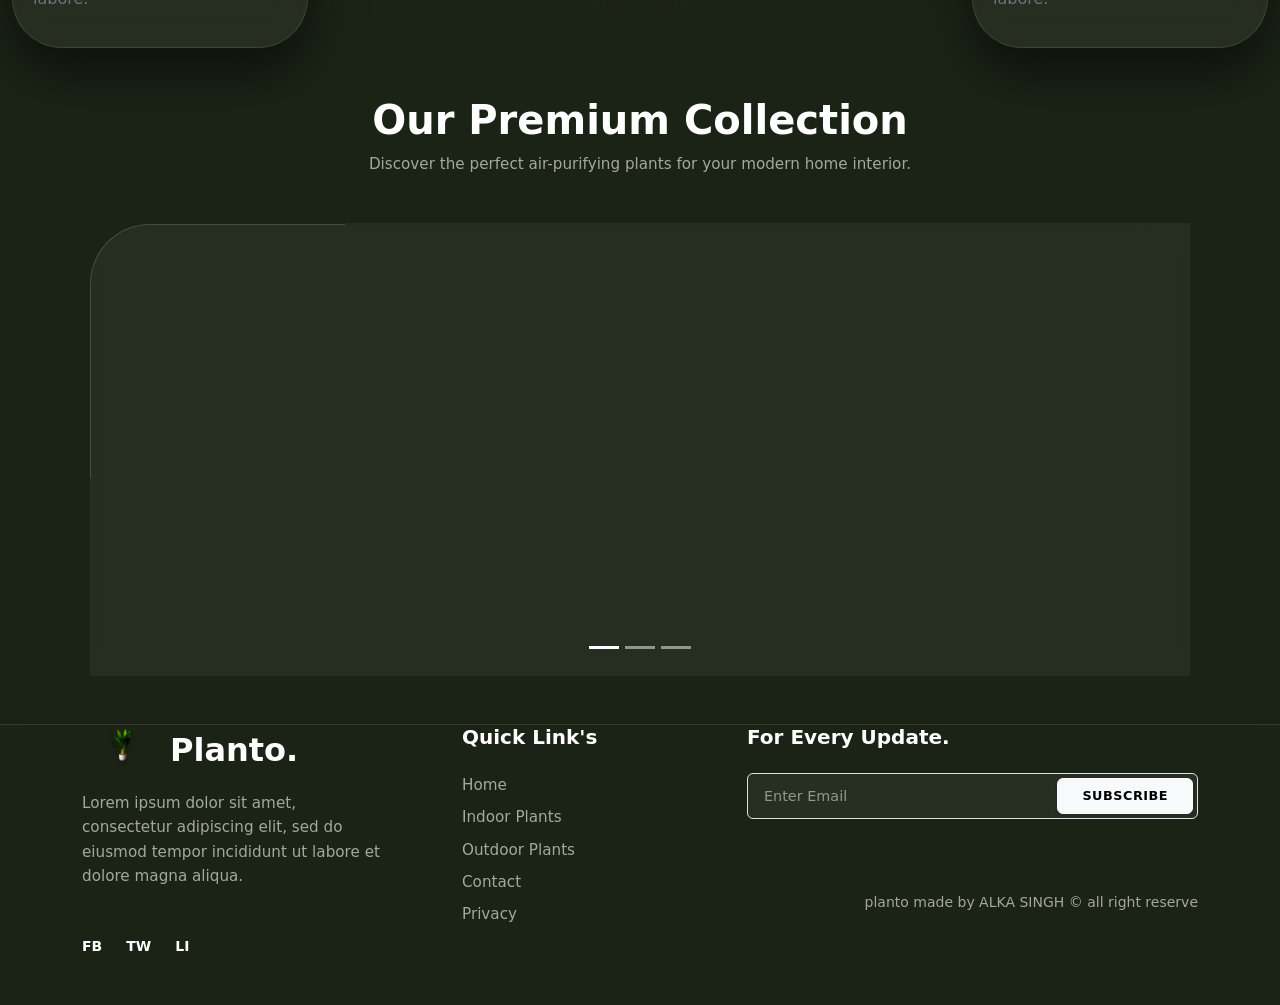
==== commit 5b05a090: "Link changes" ====
--- a/index.html
+++ b/index.html
@@ -39,7 +39,7 @@
           </a>
           <ul class="dropdown-menu">
             <li><a class="dropdown-item" href="IndoorPlants.html">Indoor Plants</a></li>
-            <li><a class="dropdown-item" href="outdoorPlants.html">Outdoor Plants</a></li>
+            <li><a class="dropdown-item" href="outdoorplants.html">Outdoor Plants</a></li>
             
            
           </ul>
